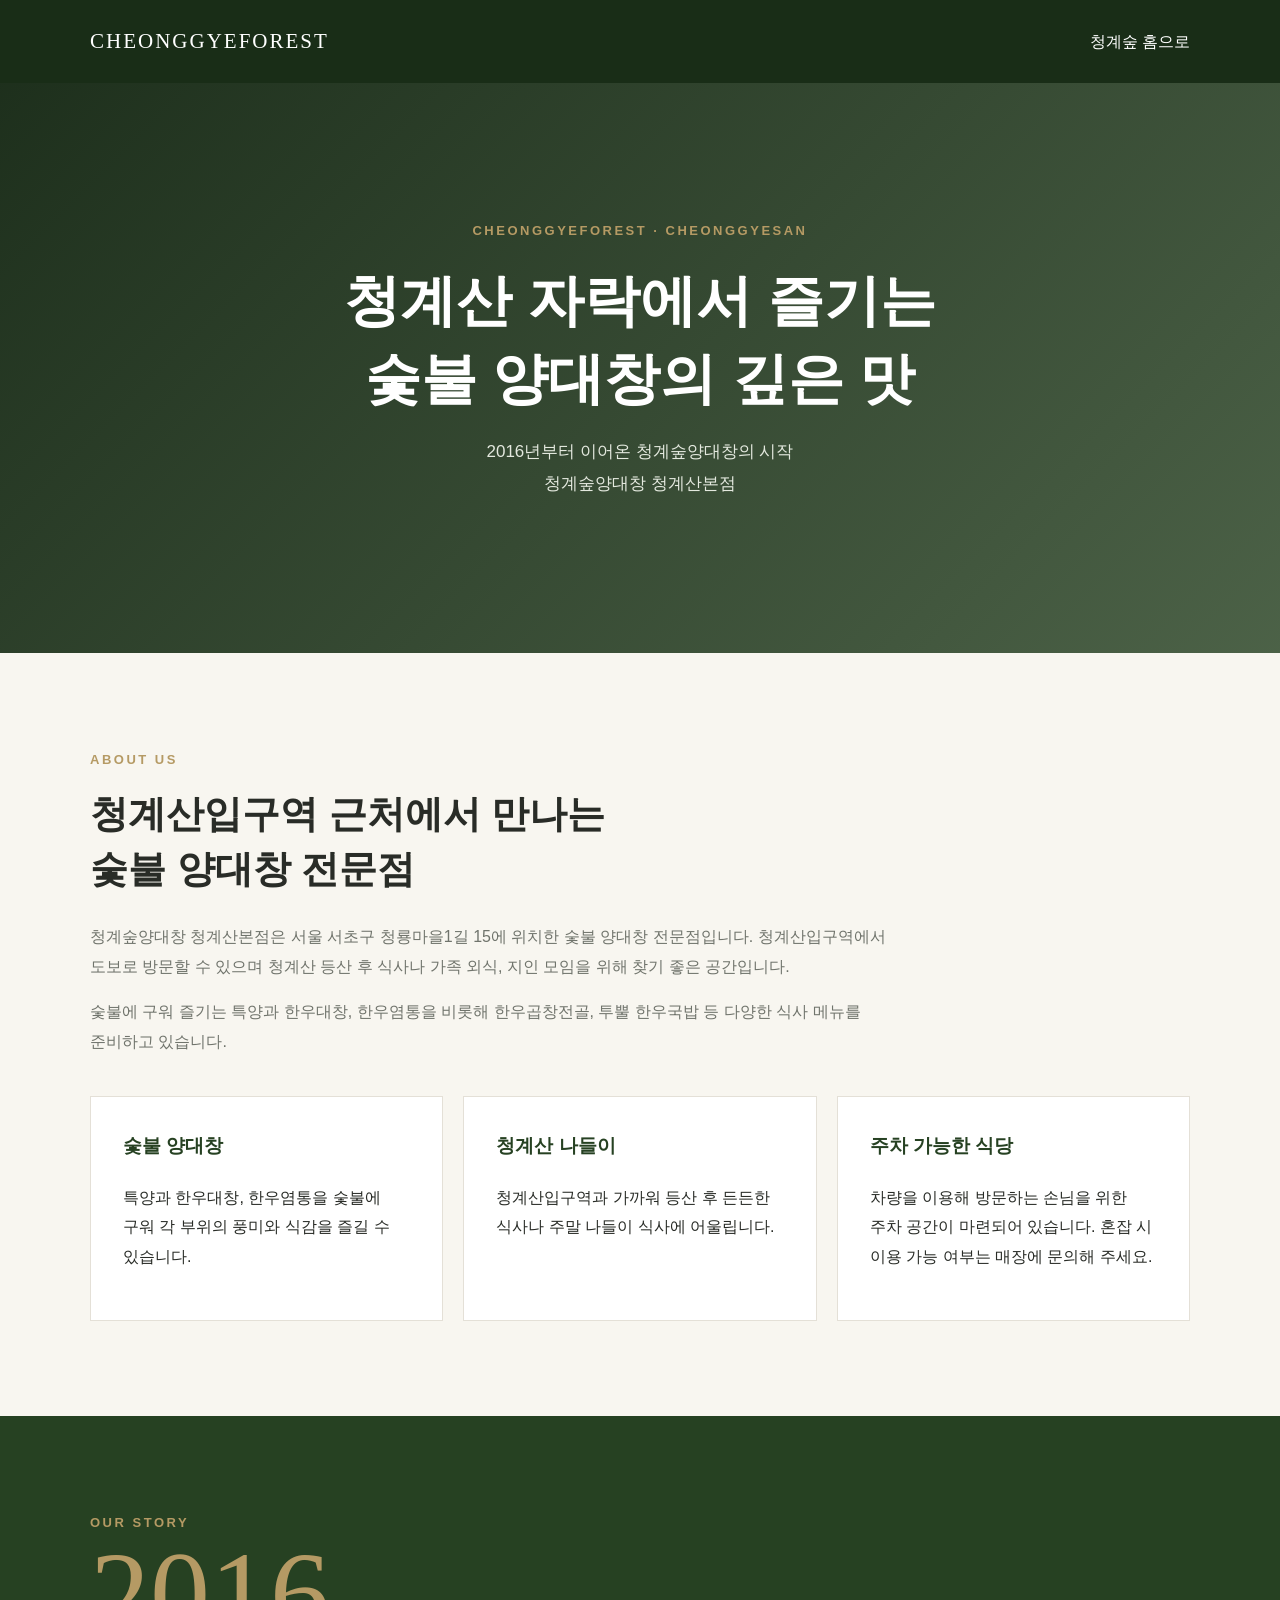
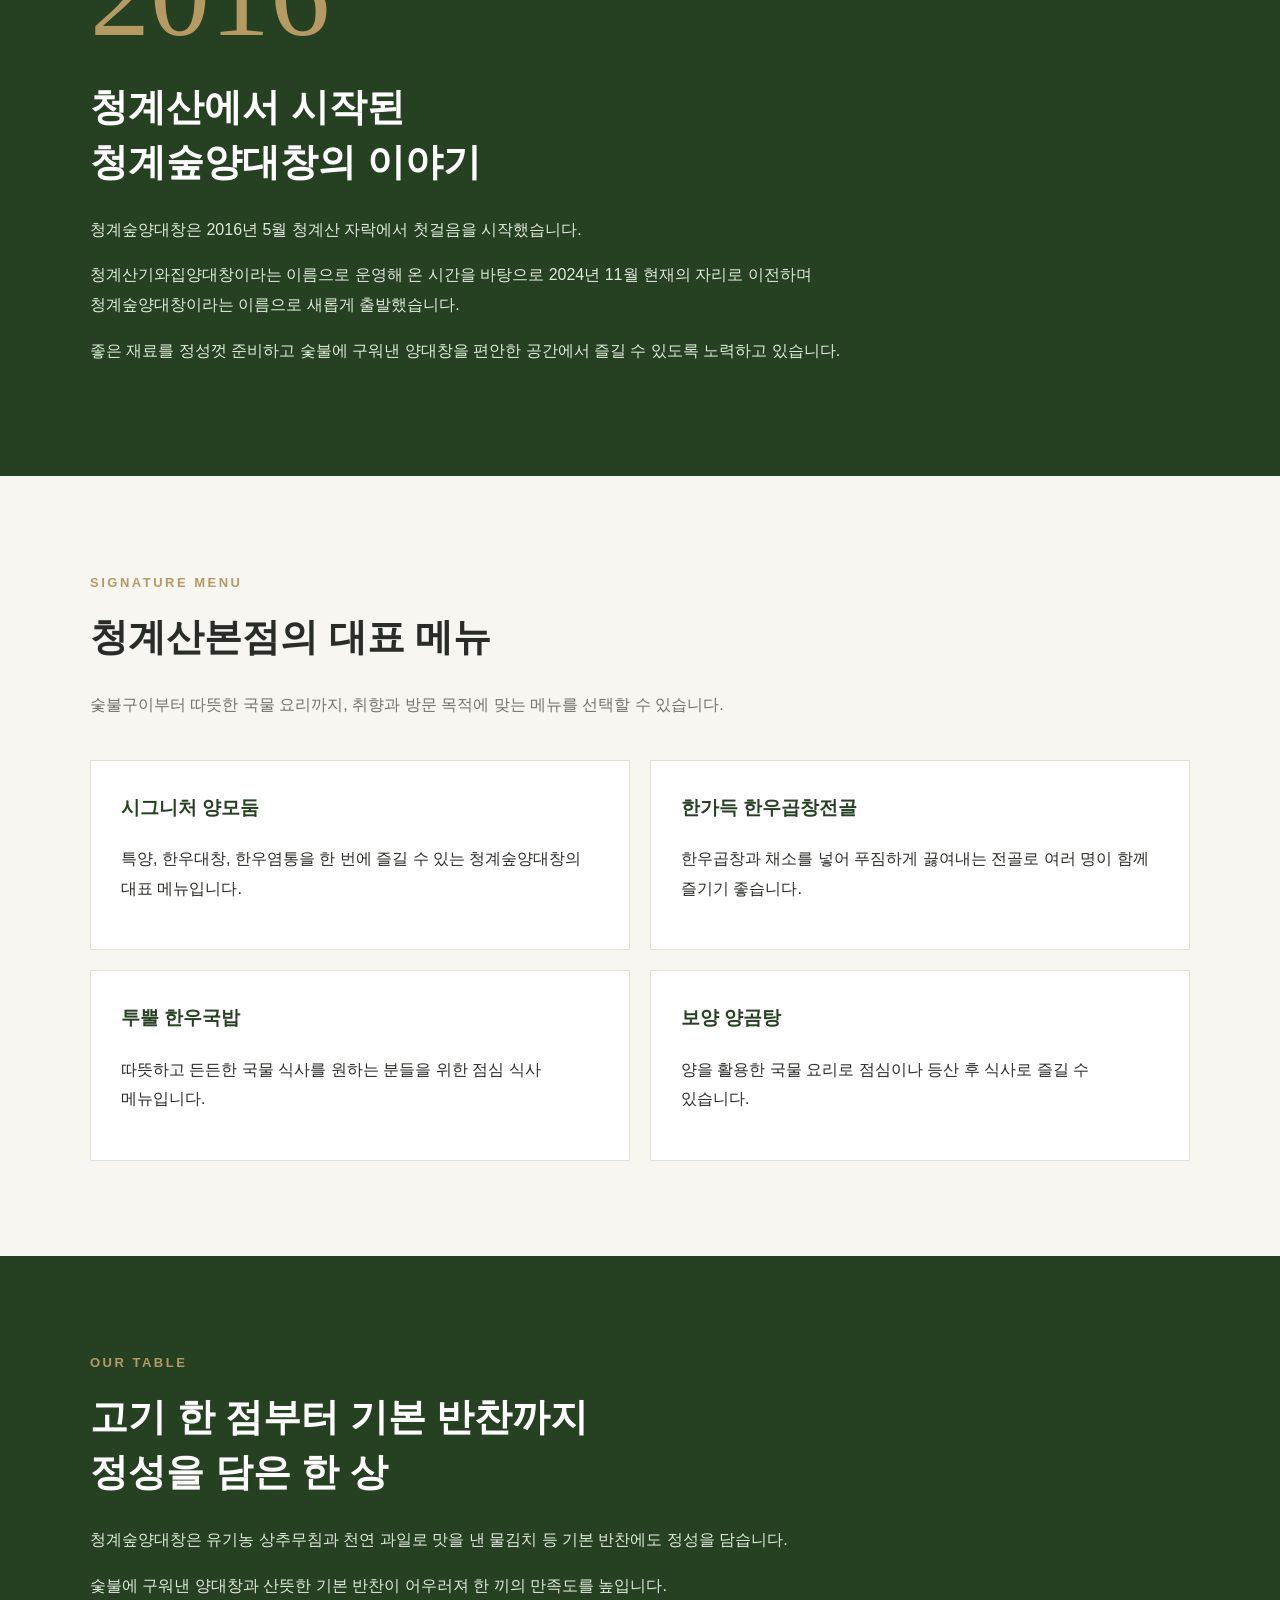
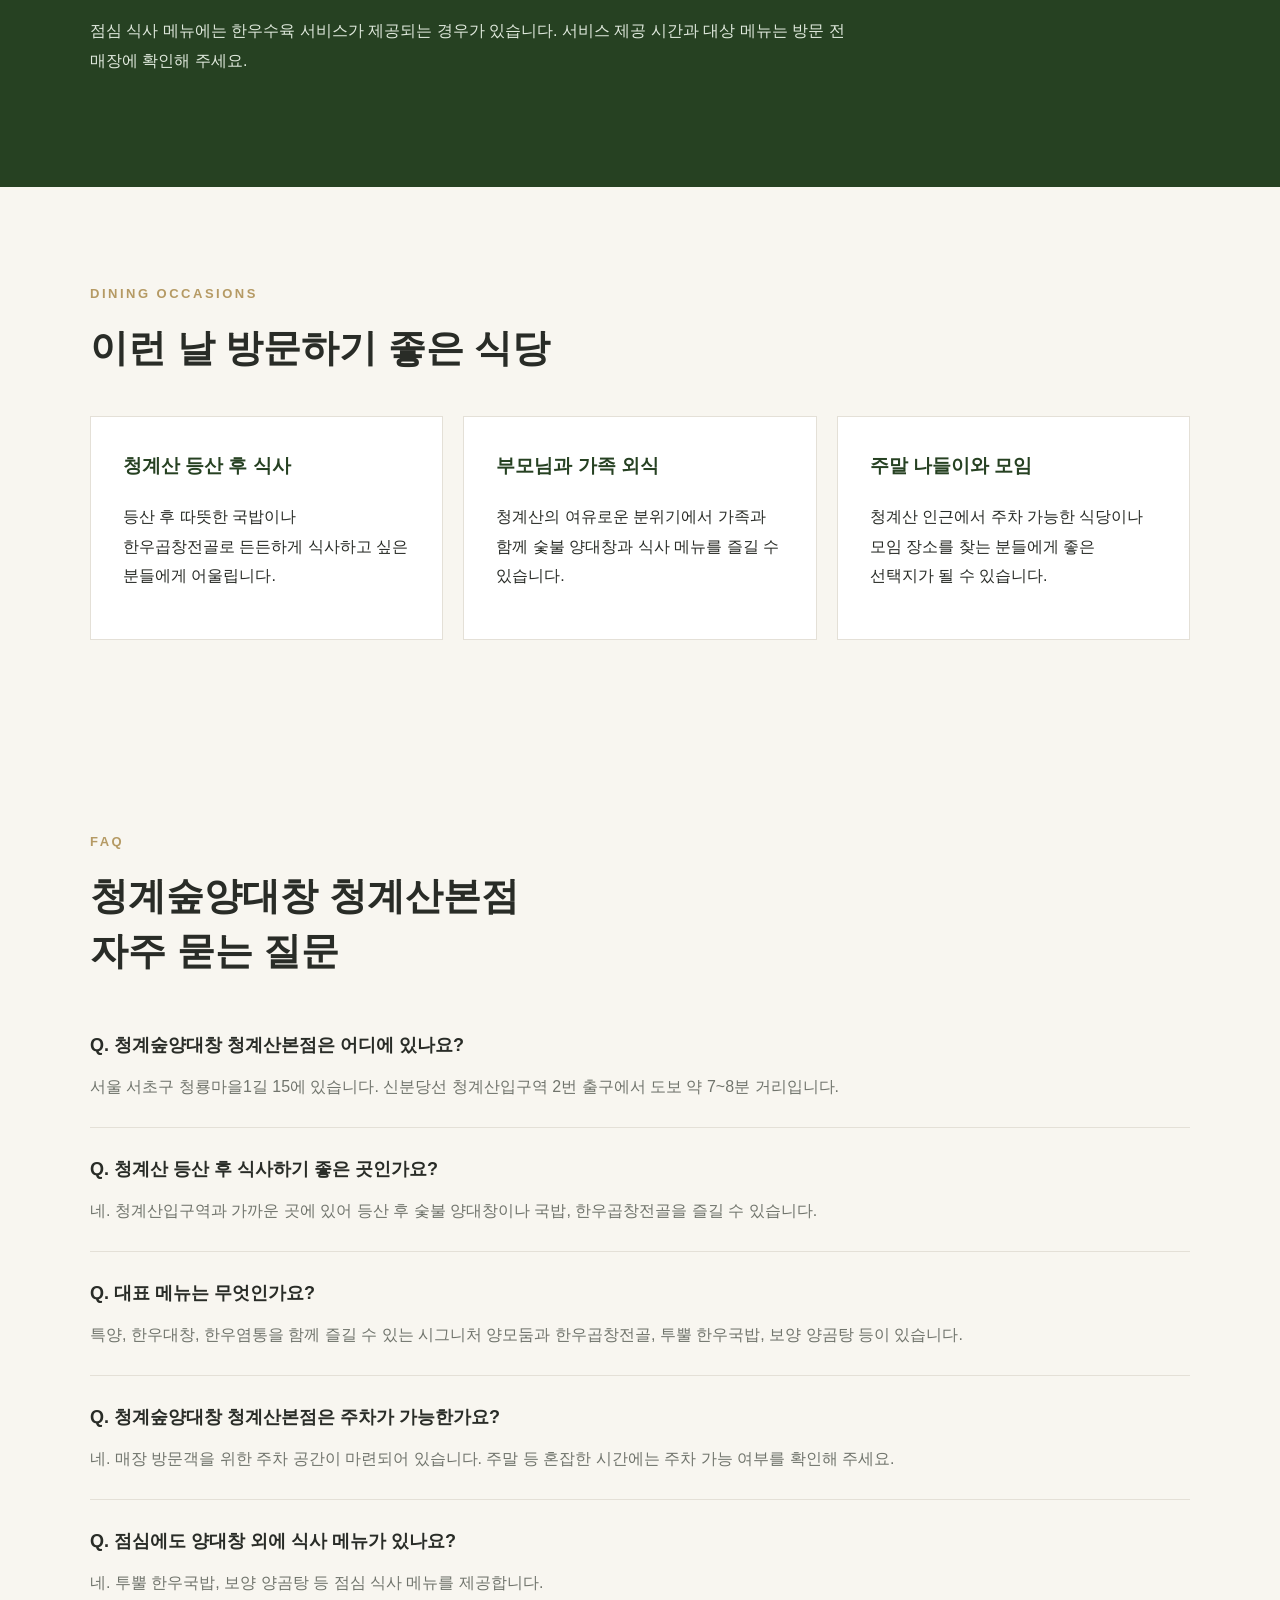
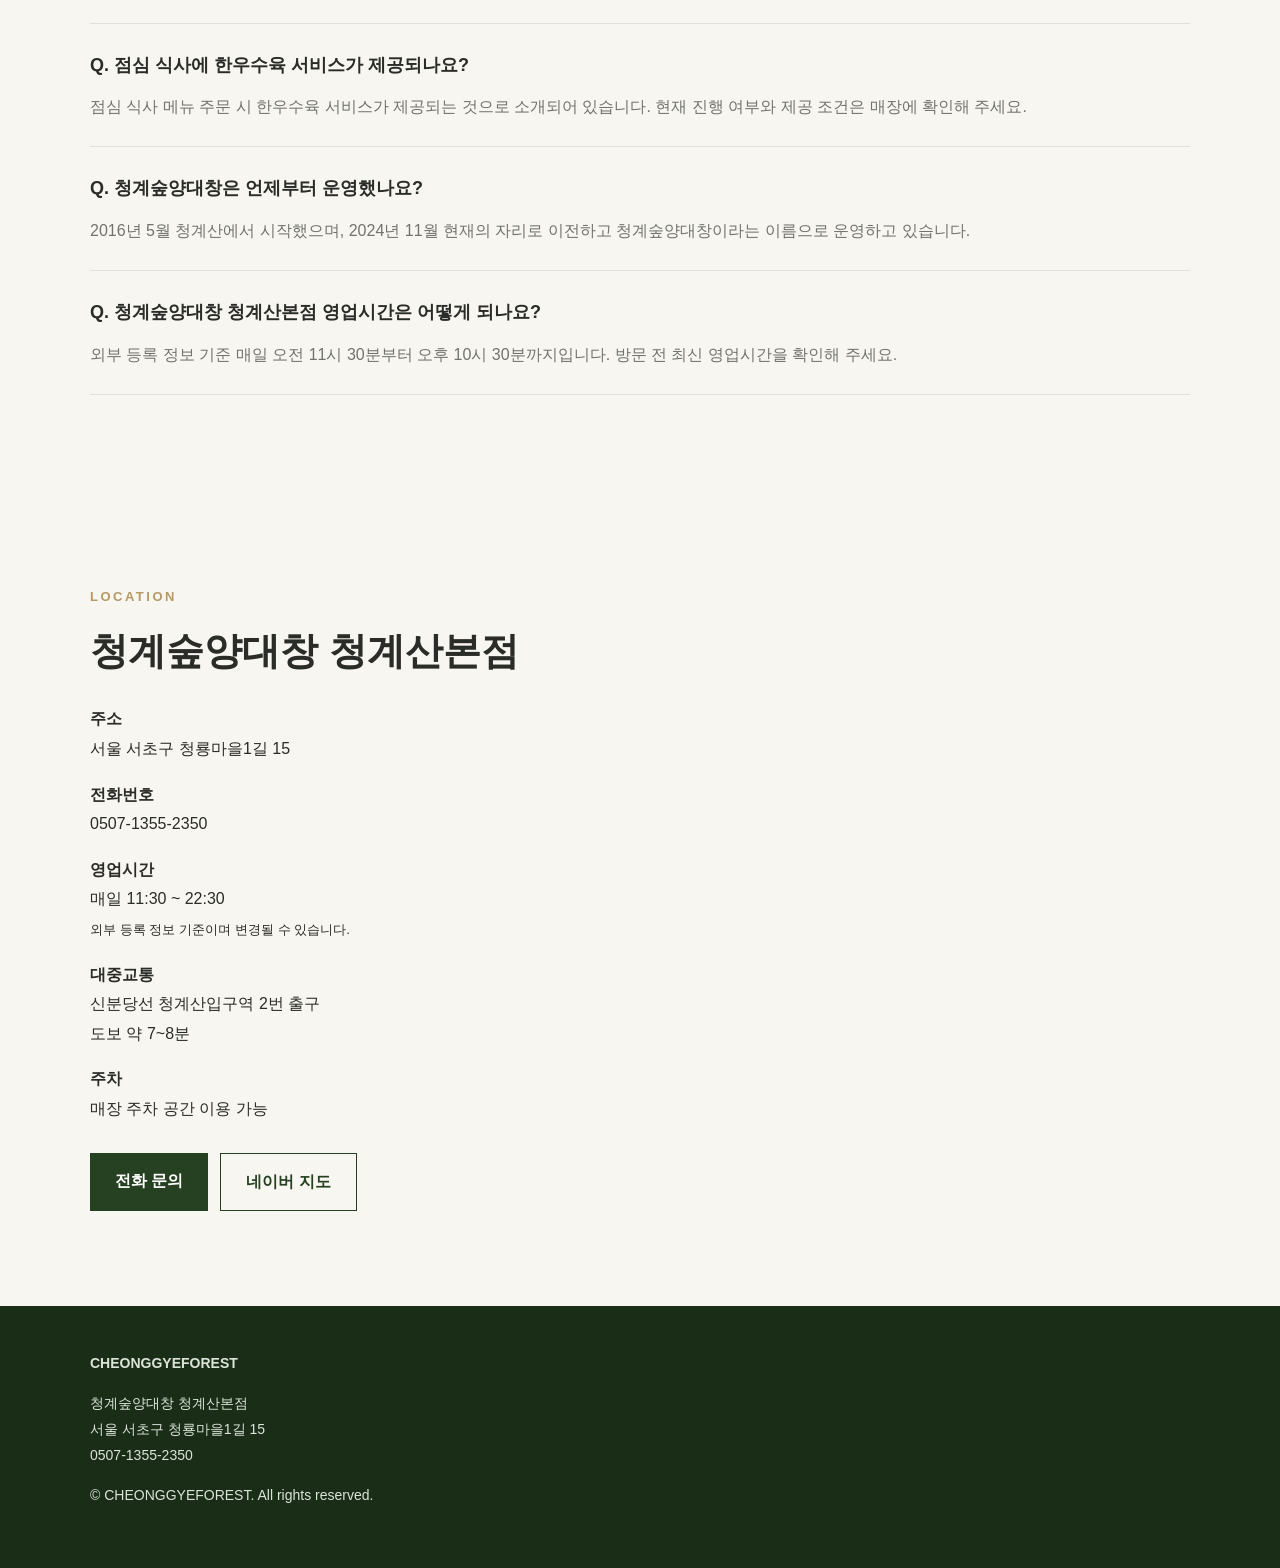
==== cheonggyesan/index.html @ 3061cf02 "bone" ====
<!DOCTYPE html>
<html lang="ko">

<head>
  <meta charset="UTF-8">
  <meta name="viewport" content="width=device-width, initial-scale=1.0">

  <!-- ==================================================
       01. 검색엔진 기본 정보 ★ 수정 가능
       ================================================== -->

  <title>
    청계산 맛집·양대창·등산 후 식사 |
    청계숲양대창 청계산본점
  </title>

  <meta
    name="description"
    content="청계산입구역 인근 숯불 양대창 전문점 청계숲양대창 청계산본점. 시그니처 양모둠, 한우곱창전골, 투뿔 한우국밥. 청계산 등산 후 식사, 가족 외식, 단체 모임에 좋은 주차 가능한 식당."
  >

  <meta
    name="robots"
    content="index, follow"
  >

  <link
    rel="canonical"
    href="https://cheonggyeforest.vercel.app/cheonggyesan/"
  >

  <!-- SNS 공유 정보 -->
  <meta
    property="og:type"
    content="website"
  >

  <meta
    property="og:title"
    content="청계숲양대창 청계산본점 | 청계산 숯불 양대창 맛집"
  >

  <meta
    property="og:description"
    content="청계산 자락에서 즐기는 숯불 양대창. 청계산입구역 인근, 주차 가능, 점심 국밥과 한우곱창전골."
  >

  <meta
    property="og:url"
    content="https://cheonggyeforest.vercel.app/cheonggyesan/"
  >

  <!-- ==================================================
       02. Restaurant 구조화 데이터 (GEO / SEO)

       영업시간, 주소, 전화번호 변경 시
       이 구역도 함께 수정하세요.
       ================================================== -->

  <script type="application/ld+json">
  {
    "@context": "https://schema.org",
    "@type": "Restaurant",
    "@id": "https://cheonggyeforest.vercel.app/cheonggyesan/#restaurant",
    "name": "청계숲양대창 청계산본점",
    "alternateName": "Cheonggyeforest Cheonggyesan",
    "url": "https://cheonggyeforest.vercel.app/cheonggyesan/",
    "description": "서울 서초구 청계산입구역 인근에 위치한 숯불 양대창 전문점. 시그니처 양모둠, 한우곱창전골, 투뿔 한우국밥 등을 제공하며 청계산 등산 후 식사와 가족 외식, 단체 모임에 적합한 식당입니다.",
    "telephone": "+82-507-1355-2350",
    "servesCuisine": [
      "한식",
      "숯불 양대창",
      "한우 내장구이"
    ],
    "address": {
      "@type": "PostalAddress",
      "streetAddress": "청룡마을1길 15",
      "addressLocality": "서초구",
      "addressRegion": "서울특별시",
      "addressCountry": "KR"
    },
    "hasMap": "https://map.naver.com/p/search/청계숲양대창%20청계산본점",
    "openingHoursSpecification": [
      {
        "@type": "OpeningHoursSpecification",
        "dayOfWeek": [
          "Monday",
          "Tuesday",
          "Wednesday",
          "Thursday",
          "Friday",
          "Saturday",
          "Sunday"
        ],
        "opens": "11:30",
        "closes": "22:30"
      }
    ],
    "amenityFeature": [
      {
        "@type": "LocationFeatureSpecification",
        "name": "주차 가능",
        "value": true
      },
      {
        "@type": "LocationFeatureSpecification",
        "name": "단체 이용 가능",
        "value": true
      }
    ]
  }
  </script>

  <!-- ==================================================
       03. 디자인 ★ 브랜드 컬러 #264122
       ================================================== -->

  <style>
    :root {
      --forest: #264122;
      --forest-dark: #192d17;
      --ivory: #f8f6f0;
      --gold: #b59a64;
      --text: #292c27;
      --muted: #70746c;
      --line: #e4e0d7;
    }

    * {
      box-sizing: border-box;
    }

    html {
      scroll-behavior: smooth;
    }

    body {
      margin: 0;
      background: var(--ivory);
      color: var(--text);
      font-family: "Pretendard", "Noto Sans KR", sans-serif;
      line-height: 1.85;
      word-break: keep-all;
    }

    a {
      color: inherit;
      text-decoration: none;
    }

    .container {
      width: min(1100px, 90%);
      margin: 0 auto;
    }

    /* 상단 메뉴 */
    header {
      background: var(--forest-dark);
      color: #fff;
      padding: 22px 0;
    }

    .header-inner {
      display: flex;
      align-items: center;
      justify-content: space-between;
      gap: 20px;
    }

    .logo {
      font-family: Georgia, serif;
      font-size: 21px;
      letter-spacing: 2px;
    }

    /* 메인 배너 */
    .hero {
      min-height: 570px;
      display: flex;
      align-items: center;
      justify-content: center;
      text-align: center;
      padding: 90px 20px;
      background:
        linear-gradient(
          135deg,
          rgba(18, 37, 17, 0.95),
          rgba(38, 65, 34, 0.82)
        );
      color: white;
    }

    .hero h1 {
      font-size: clamp(30px, 5vw, 56px);
      line-height: 1.4;
      margin: 18px 0;
    }

    .hero p {
      color: #e4e9df;
      font-size: 17px;
    }

    .eyebrow {
      font-size: 13px;
      font-weight: 600;
      letter-spacing: 2.5px;
      color: var(--gold);
    }

    /* 공통 섹션 */
    section {
      padding: 95px 0;
    }

    .section-title {
      font-size: clamp(27px, 3vw, 38px);
      line-height: 1.45;
      margin: 15px 0 25px;
    }

    .section-desc {
      max-width: 800px;
      color: var(--muted);
    }

    .dark-section {
      background: var(--forest);
      color: white;
    }

    .dark-section .section-desc {
      color: #e0e9dd;
    }

    /* 정보 카드 */
    .feature-grid {
      display: grid;
      grid-template-columns: repeat(3, 1fr);
      gap: 20px;
      margin-top: 40px;
    }

    .feature {
      padding: 32px;
      background: white;
      border: 1px solid var(--line);
    }

    .feature h3 {
      margin-top: 0;
      color: var(--forest);
    }

    /* 메뉴 카드 */
    .menu-grid {
      display: grid;
      grid-template-columns: repeat(2, 1fr);
      gap: 20px;
      margin-top: 40px;
    }

    .menu-item {
      background: white;
      border: 1px solid var(--line);
      padding: 30px;
    }

    .menu-item h3 {
      margin-top: 0;
      color: var(--forest);
    }

    /* 브랜드 이야기 */
    .story-year {
      font-family: Georgia, serif;
      font-size: clamp(60px, 10vw, 120px);
      line-height: 1;
      color: var(--gold);
      margin-bottom: 25px;
    }

    /* FAQ */
    .faq {
      padding: 25px 0;
      border-bottom: 1px solid var(--line);
    }

    .faq h3 {
      margin: 0 0 10px;
      font-size: 18px;
    }

    .faq p {
      margin: 0;
      color: var(--muted);
    }

    /* 버튼 */
    .buttons {
      display: flex;
      flex-wrap: wrap;
      gap: 12px;
      margin-top: 30px;
    }

    .button {
      display: inline-block;
      background: var(--forest);
      color: white;
      padding: 13px 25px;
      font-weight: 600;
    }

    .button.outline {
      background: transparent;
      color: var(--forest);
      border: 1px solid var(--forest);
    }

    /* 하단 */
    footer {
      background: var(--forest-dark);
      color: #dce4da;
      padding: 45px 0;
      font-size: 14px;
    }

    /* 모바일 */
    @media (max-width: 768px) {
      section {
        padding: 65px 0;
      }

      .feature-grid,
      .menu-grid {
        grid-template-columns: 1fr;
      }

      .header-inner {
        flex-direction: column;
      }

      .hero {
        min-height: 450px;
      }
    }
  </style>
</head>

<body>

  <!-- ==================================================
       04. 상단 메뉴
       ================================================== -->

  <header>
    <div class="container header-inner">

      <a class="logo" href="../index.html">
        CHEONGGYEFOREST
      </a>

      <nav>
        <a href="../index.html">
          청계숲 홈으로
        </a>
      </nav>

    </div>
  </header>


  <main>

    <!-- ================================================
         05. 메인 소개 ★ 문구 수정 가능
         ================================================ -->

    <div class="hero">
      <div class="container">

        <div class="eyebrow">
          CHEONGGYEFOREST · CHEONGGYESAN
        </div>

        <h1>
          청계산 자락에서 즐기는<br>
          숯불 양대창의 깊은 맛
        </h1>

        <p>
          2016년부터 이어온 청계숲양대창의 시작<br>
          청계숲양대창 청계산본점
        </p>

      </div>
    </div>


    <!-- ================================================
         06. 매장 소개
         ================================================ -->

    <section id="about">
      <div class="container">

        <div class="eyebrow">ABOUT US</div>

        <h2 class="section-title">
          청계산입구역 근처에서 만나는<br>
          숯불 양대창 전문점
        </h2>

        <p class="section-desc">
          청계숲양대창 청계산본점은
          서울 서초구 청룡마을1길 15에 위치한
          숯불 양대창 전문점입니다.
          청계산입구역에서 도보로 방문할 수 있으며
          청계산 등산 후 식사나 가족 외식,
          지인 모임을 위해 찾기 좋은 공간입니다.
        </p>

        <p class="section-desc">
          숯불에 구워 즐기는 특양과 한우대창,
          한우염통을 비롯해 한우곱창전골,
          투뿔 한우국밥 등
          다양한 식사 메뉴를 준비하고 있습니다.
        </p>

        <div class="feature-grid">

          <div class="feature">
            <h3>숯불 양대창</h3>
            <p>
              특양과 한우대창, 한우염통을
              숯불에 구워 각 부위의
              풍미와 식감을 즐길 수 있습니다.
            </p>
          </div>

          <div class="feature">
            <h3>청계산 나들이</h3>
            <p>
              청계산입구역과 가까워
              등산 후 든든한 식사나
              주말 나들이 식사에 어울립니다.
            </p>
          </div>

          <div class="feature">
            <h3>주차 가능한 식당</h3>
            <p>
              차량을 이용해 방문하는 손님을 위한
              주차 공간이 마련되어 있습니다.
              혼잡 시 이용 가능 여부는
              매장에 문의해 주세요.
            </p>
          </div>

        </div>

      </div>
    </section>


    <!-- ================================================
         07. 브랜드 이야기
         ================================================ -->

    <section class="dark-section" id="story">
      <div class="container">

        <div class="eyebrow">OUR STORY</div>

        <div class="story-year">2016</div>

        <h2 class="section-title">
          청계산에서 시작된<br>
          청계숲양대창의 이야기
        </h2>

        <p class="section-desc">
          청계숲양대창은
          2016년 5월 청계산 자락에서
          첫걸음을 시작했습니다.
        </p>

        <p class="section-desc">
          청계산기와집양대창이라는 이름으로
          운영해 온 시간을 바탕으로
          2024년 11월 현재의 자리로 이전하며
          청계숲양대창이라는 이름으로
          새롭게 출발했습니다.
        </p>

        <p class="section-desc">
          좋은 재료를 정성껏 준비하고
          숯불에 구워낸 양대창을
          편안한 공간에서 즐길 수 있도록
          노력하고 있습니다.
        </p>

      </div>
    </section>


    <!-- ================================================
         08. 대표 메뉴
         ================================================ -->

    <section id="menu">
      <div class="container">

        <div class="eyebrow">SIGNATURE MENU</div>

        <h2 class="section-title">
          청계산본점의 대표 메뉴
        </h2>

        <p class="section-desc">
          숯불구이부터 따뜻한 국물 요리까지,
          취향과 방문 목적에 맞는
          메뉴를 선택할 수 있습니다.
        </p>

        <div class="menu-grid">

          <div class="menu-item">
            <h3>시그니처 양모둠</h3>
            <p>
              특양, 한우대창, 한우염통을
              한 번에 즐길 수 있는
              청계숲양대창의 대표 메뉴입니다.
            </p>
          </div>

          <div class="menu-item">
            <h3>한가득 한우곱창전골</h3>
            <p>
              한우곱창과 채소를 넣어
              푸짐하게 끓여내는 전골로
              여러 명이 함께 즐기기 좋습니다.
            </p>
          </div>

          <div class="menu-item">
            <h3>투뿔 한우국밥</h3>
            <p>
              따뜻하고 든든한 국물 식사를
              원하는 분들을 위한
              점심 식사 메뉴입니다.
            </p>
          </div>

          <div class="menu-item">
            <h3>보양 양곰탕</h3>
            <p>
              양을 활용한 국물 요리로
              점심이나 등산 후 식사로
              즐길 수 있습니다.
            </p>
          </div>

        </div>

      </div>
    </section>


    <!-- ================================================
         09. 기본 반찬과 식사 서비스
         ================================================ -->

    <section class="dark-section" id="food">
      <div class="container">

        <div class="eyebrow">OUR TABLE</div>

        <h2 class="section-title">
          고기 한 점부터 기본 반찬까지<br>
          정성을 담은 한 상
        </h2>

        <p class="section-desc">
          청계숲양대창은
          유기농 상추무침과
          천연 과일로 맛을 낸 물김치 등
          기본 반찬에도 정성을 담습니다.
        </p>

        <p class="section-desc">
          숯불에 구워낸 양대창과
          산뜻한 기본 반찬이 어우러져
          한 끼의 만족도를 높입니다.
        </p>

        <p class="section-desc">
          점심 식사 메뉴에는
          한우수육 서비스가 제공되는 경우가 있습니다.
          서비스 제공 시간과 대상 메뉴는
          방문 전 매장에 확인해 주세요.
        </p>

      </div>
    </section>


    <!-- ================================================
         10. 방문 목적별 안내 (AEO / GEO)
         ================================================ -->

    <section id="occasion">
      <div class="container">

        <div class="eyebrow">DINING OCCASIONS</div>

        <h2 class="section-title">
          이런 날 방문하기 좋은 식당
        </h2>

        <div class="feature-grid">

          <div class="feature">
            <h3>청계산 등산 후 식사</h3>
            <p>
              등산 후 따뜻한 국밥이나
              한우곱창전골로 든든하게
              식사하고 싶은 분들에게
              어울립니다.
            </p>
          </div>

          <div class="feature">
            <h3>부모님과 가족 외식</h3>
            <p>
              청계산의 여유로운 분위기에서
              가족과 함께 숯불 양대창과
              식사 메뉴를 즐길 수 있습니다.
            </p>
          </div>

          <div class="feature">
            <h3>주말 나들이와 모임</h3>
            <p>
              청계산 인근에서
              주차 가능한 식당이나
              모임 장소를 찾는 분들에게
              좋은 선택지가 될 수 있습니다.
            </p>
          </div>

        </div>

      </div>
    </section>


    <!-- ================================================
         11. 자주 묻는 질문 (AEO 핵심)
         ================================================ -->

    <section id="faq">
      <div class="container">

        <div class="eyebrow">FAQ</div>

        <h2 class="section-title">
          청계숲양대창 청계산본점<br>
          자주 묻는 질문
        </h2>

        <div class="faq">
          <h3>
            Q. 청계숲양대창 청계산본점은 어디에 있나요?
          </h3>
          <p>
            서울 서초구 청룡마을1길 15에 있습니다.
            신분당선 청계산입구역 2번 출구에서
            도보 약 7~8분 거리입니다.
          </p>
        </div>

        <div class="faq">
          <h3>
            Q. 청계산 등산 후 식사하기 좋은 곳인가요?
          </h3>
          <p>
            네. 청계산입구역과 가까운 곳에 있어
            등산 후 숯불 양대창이나
            국밥, 한우곱창전골을
            즐길 수 있습니다.
          </p>
        </div>

        <div class="faq">
          <h3>
            Q. 대표 메뉴는 무엇인가요?
          </h3>
          <p>
            특양, 한우대창, 한우염통을 함께
            즐길 수 있는 시그니처 양모둠과
            한우곱창전골, 투뿔 한우국밥,
            보양 양곰탕 등이 있습니다.
          </p>
        </div>

        <div class="faq">
          <h3>
            Q. 청계숲양대창 청계산본점은 주차가 가능한가요?
          </h3>
          <p>
            네. 매장 방문객을 위한
            주차 공간이 마련되어 있습니다.
            주말 등 혼잡한 시간에는
            주차 가능 여부를 확인해 주세요.
          </p>
        </div>

        <div class="faq">
          <h3>
            Q. 점심에도 양대창 외에 식사 메뉴가 있나요?
          </h3>
          <p>
            네. 투뿔 한우국밥,
            보양 양곰탕 등
            점심 식사 메뉴를 제공합니다.
          </p>
        </div>

        <div class="faq">
          <h3>
            Q. 점심 식사에 한우수육 서비스가 제공되나요?
          </h3>
          <p>
            점심 식사 메뉴 주문 시
            한우수육 서비스가 제공되는
            것으로 소개되어 있습니다.
            현재 진행 여부와 제공 조건은
            매장에 확인해 주세요.
          </p>
        </div>

        <div class="faq">
          <h3>
            Q. 청계숲양대창은 언제부터 운영했나요?
          </h3>
          <p>
            2016년 5월 청계산에서 시작했으며,
            2024년 11월 현재의 자리로 이전하고
            청계숲양대창이라는 이름으로
            운영하고 있습니다.
          </p>
        </div>

        <div class="faq">
          <h3>
            Q. 청계숲양대창 청계산본점 영업시간은 어떻게 되나요?
          </h3>
          <p>
            외부 등록 정보 기준
            매일 오전 11시 30분부터
            오후 10시 30분까지입니다.
            방문 전 최신 영업시간을 확인해 주세요.
          </p>
        </div>

      </div>
    </section>


    <!-- ================================================
         12. 위치 및 방문 안내
         ================================================ -->

    <section id="location">
      <div class="container">

        <div class="eyebrow">LOCATION</div>

        <h2 class="section-title">
          청계숲양대창 청계산본점
        </h2>

        <p>
          <strong>주소</strong><br>
          서울 서초구 청룡마을1길 15
        </p>

        <p>
          <strong>전화번호</strong><br>
          0507-1355-2350
        </p>

        <p>
          <strong>영업시간</strong><br>
          매일 11:30 ~ 22:30<br>
          <small>
            외부 등록 정보 기준이며
            변경될 수 있습니다.
          </small>
        </p>

        <p>
          <strong>대중교통</strong><br>
          신분당선 청계산입구역 2번 출구<br>
          도보 약 7~8분
        </p>

        <p>
          <strong>주차</strong><br>
          매장 주차 공간 이용 가능
        </p>

        <div class="buttons">

          <a
            class="button"
            href="tel:050713552350"
          >
            전화 문의
          </a>

          <a
            class="button outline"
            href="https://map.naver.com/p/search/청계숲양대창%20청계산본점"
            target="_blank"
            rel="noopener noreferrer"
          >
            네이버 지도
          </a>

        </div>

      </div>
    </section>

  </main>


  <!-- ==================================================
       13. 하단
       ================================================== -->

  <footer>
    <div class="container">

      <strong>CHEONGGYEFOREST</strong>

      <p>
        청계숲양대창 청계산본점<br>
        서울 서초구 청룡마을1길 15<br>
        0507-1355-2350
      </p>

      <p>
        © CHEONGGYEFOREST.
        All rights reserved.
      </p>

    </div>
  </footer>

</body>
</html>
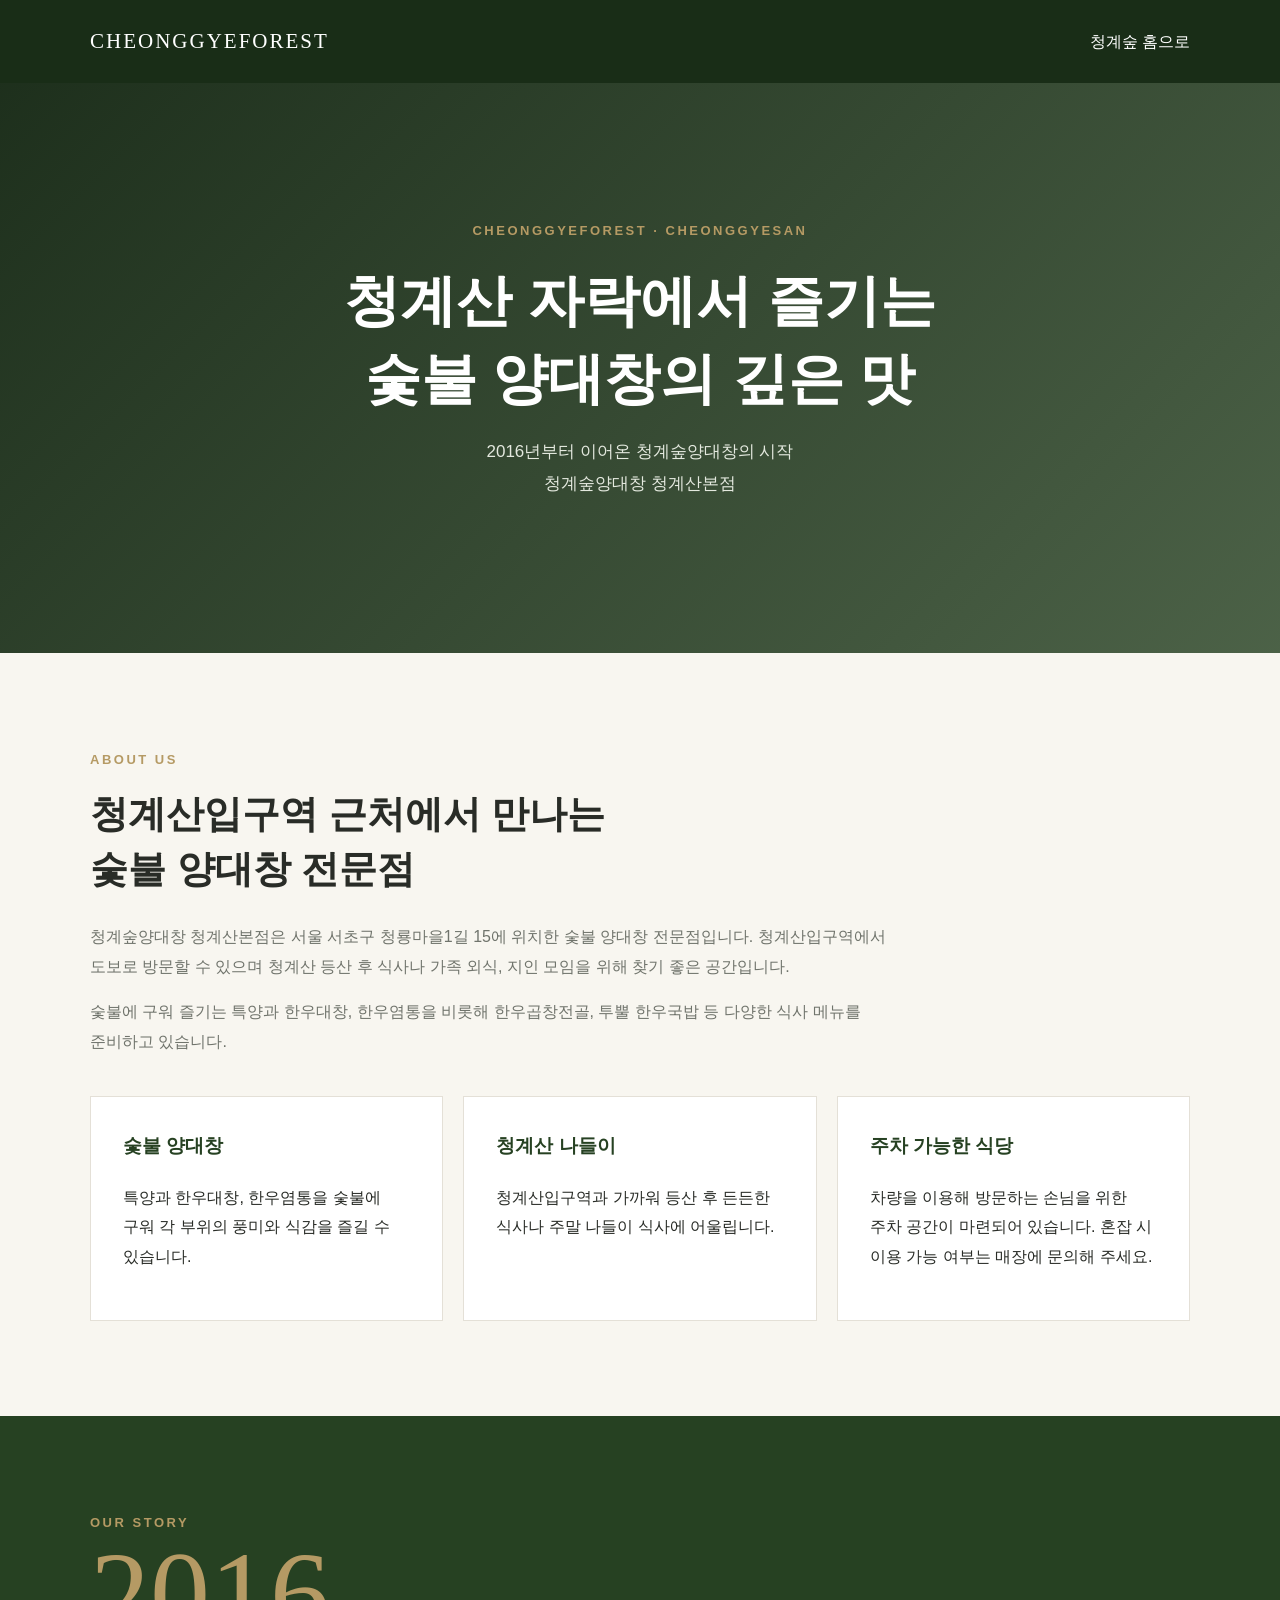
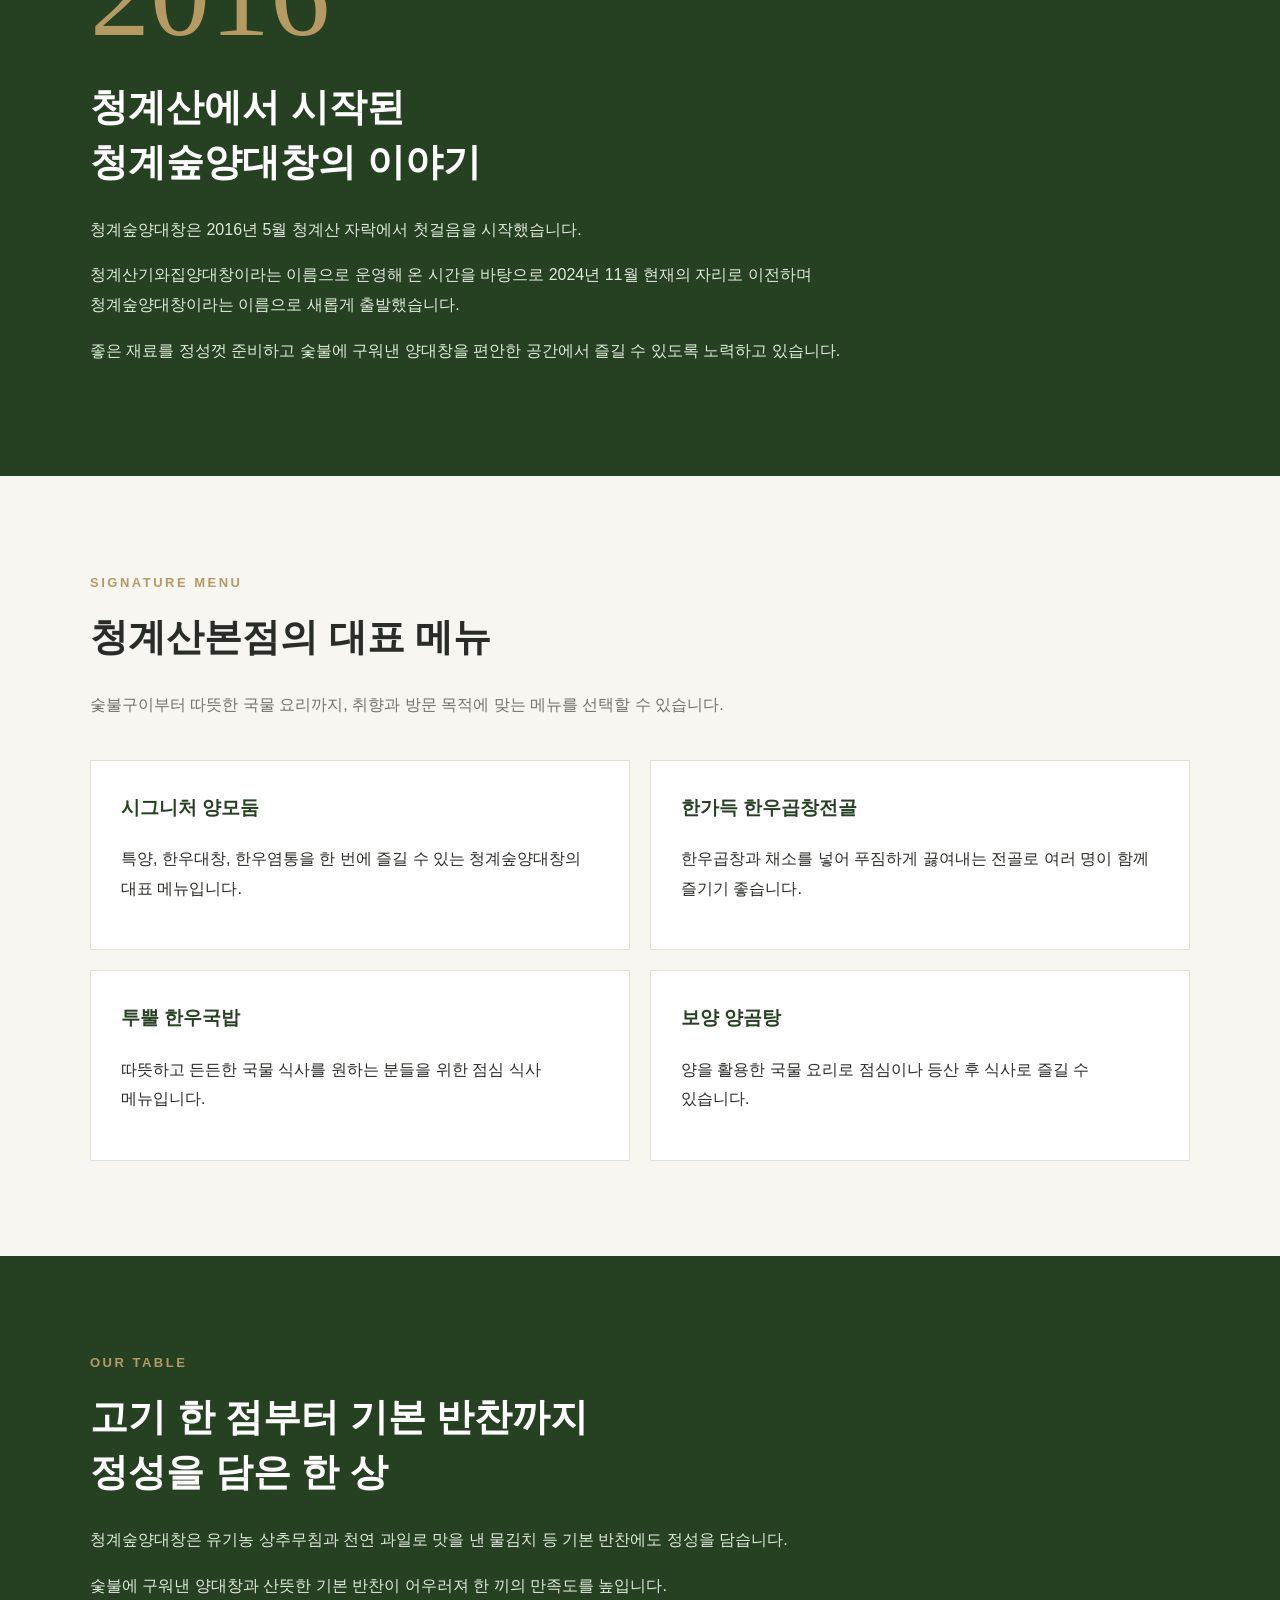
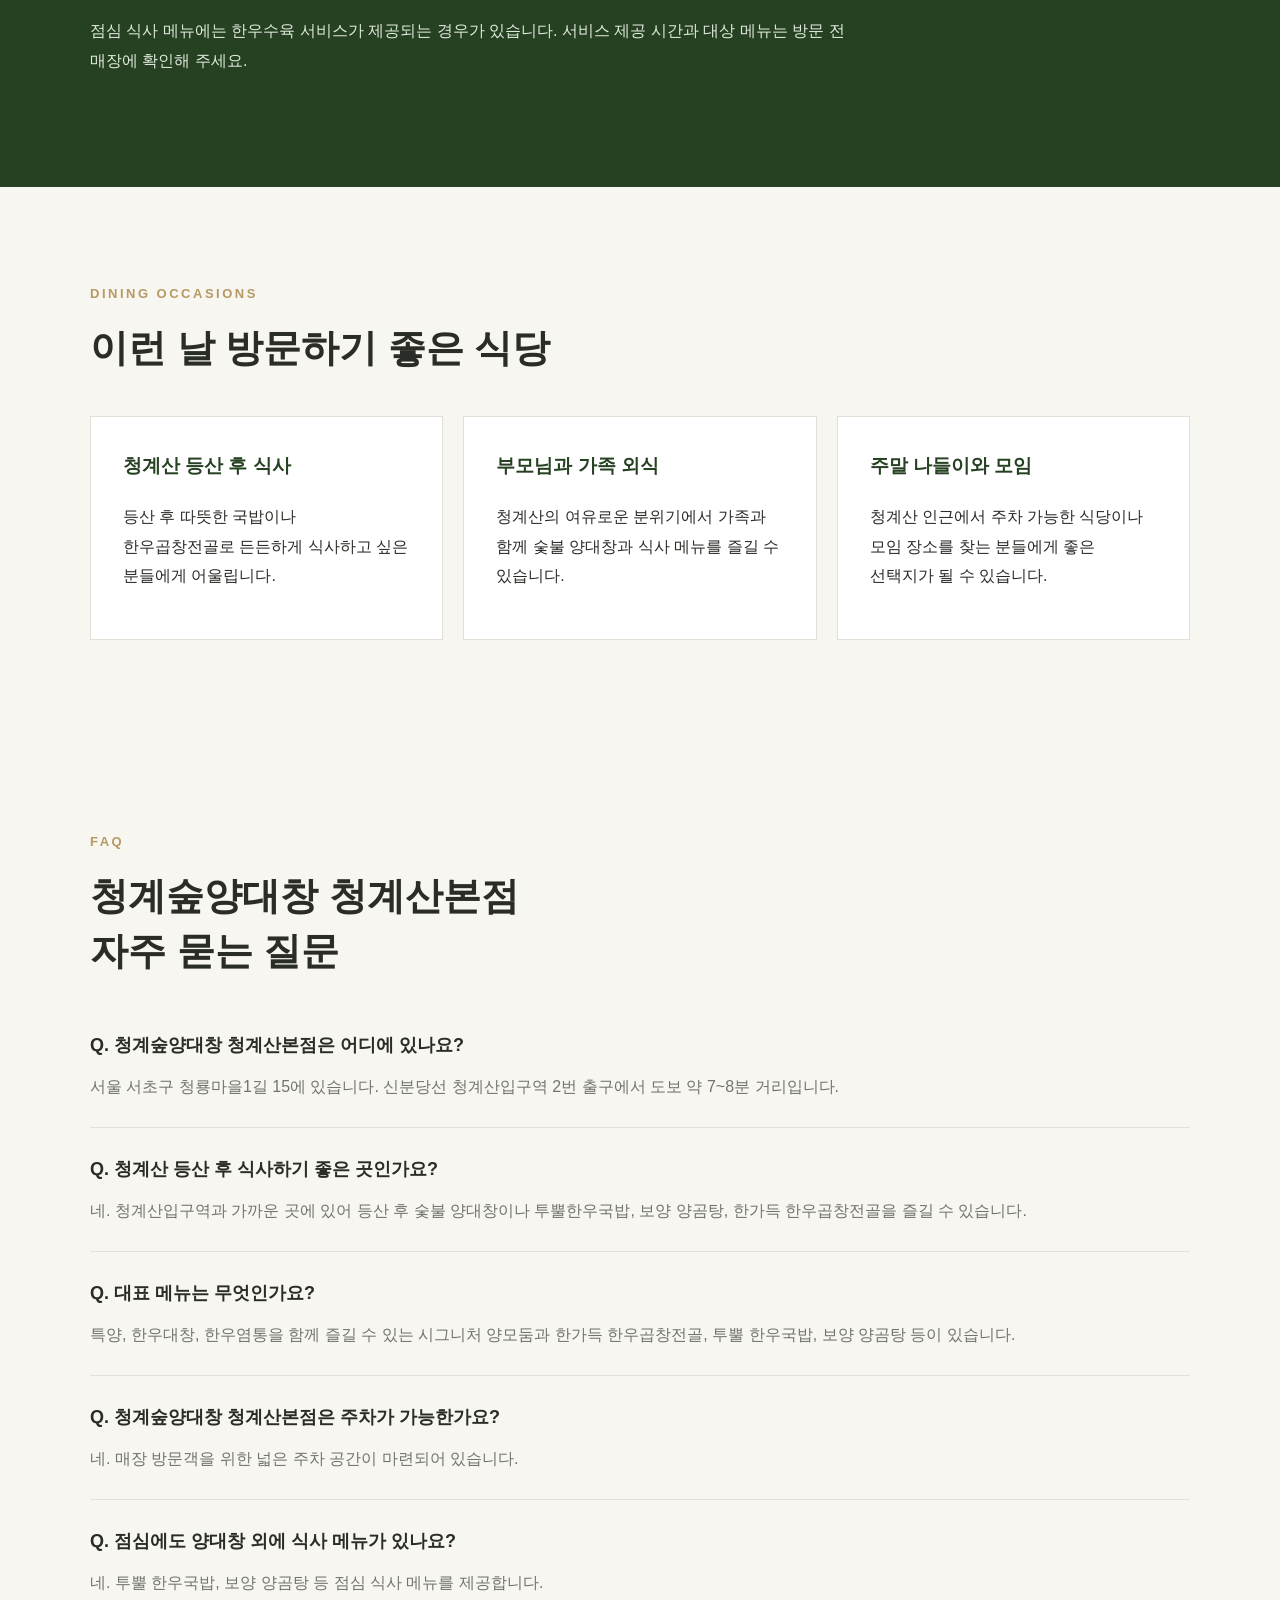
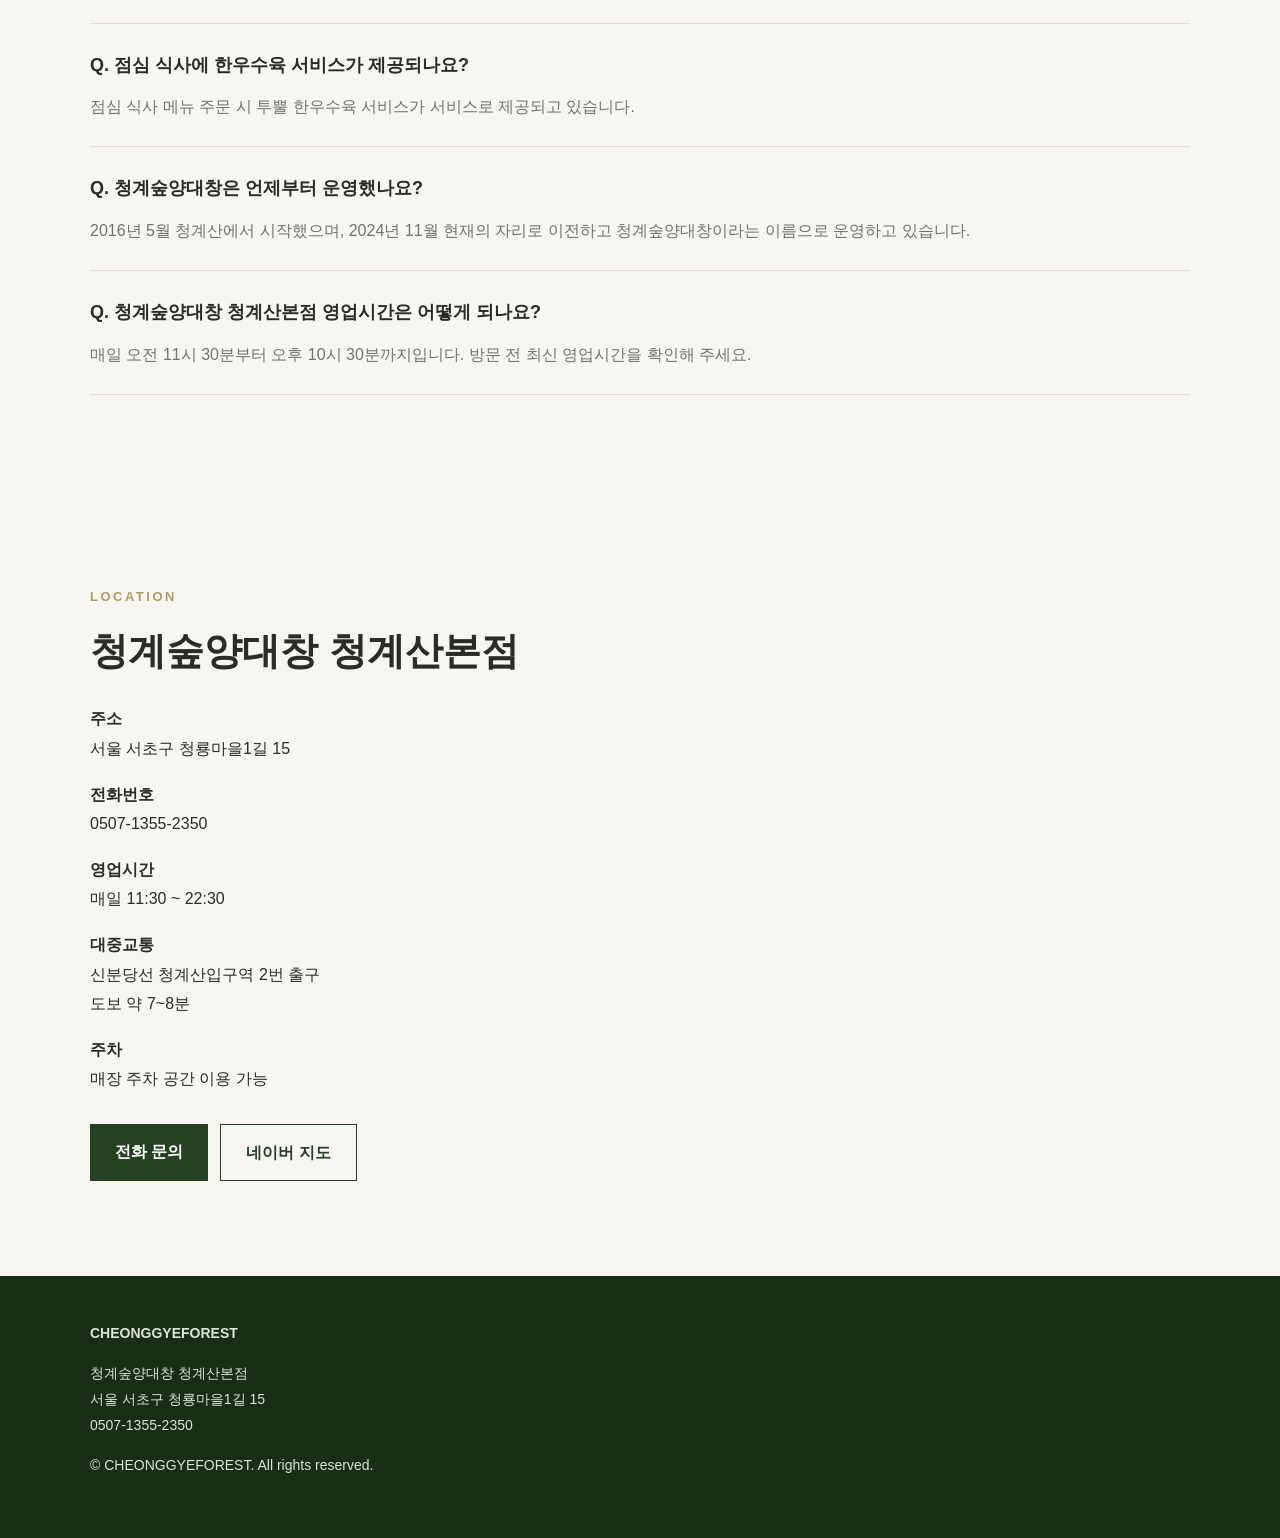
==== commit bf4098e8: "q&a, main" ====
--- a/cheonggyesan/index.html
+++ b/cheonggyesan/index.html
@@ -689,7 +689,7 @@
           <p>
             네. 청계산입구역과 가까운 곳에 있어
             등산 후 숯불 양대창이나
-            국밥, 한우곱창전골을
+            투뿔한우국밥, 보양 양곰탕, 한가득 한우곱창전골을
             즐길 수 있습니다.
           </p>
         </div>
@@ -701,7 +701,7 @@
           <p>
             특양, 한우대창, 한우염통을 함께
             즐길 수 있는 시그니처 양모둠과
-            한우곱창전골, 투뿔 한우국밥,
+            한가득 한우곱창전골, 투뿔 한우국밥,
             보양 양곰탕 등이 있습니다.
           </p>
         </div>
@@ -712,9 +712,7 @@
           </h3>
           <p>
             네. 매장 방문객을 위한
-            주차 공간이 마련되어 있습니다.
-            주말 등 혼잡한 시간에는
-            주차 가능 여부를 확인해 주세요.
+            넓은 주차 공간이 마련되어 있습니다.
           </p>
         </div>
 
@@ -735,10 +733,7 @@
           </h3>
           <p>
             점심 식사 메뉴 주문 시
-            한우수육 서비스가 제공되는
-            것으로 소개되어 있습니다.
-            현재 진행 여부와 제공 조건은
-            매장에 확인해 주세요.
+            투뿔 한우수육 서비스가 서비스로 제공되고 있습니다.
           </p>
         </div>
 
@@ -759,7 +754,6 @@
             Q. 청계숲양대창 청계산본점 영업시간은 어떻게 되나요?
           </h3>
           <p>
-            외부 등록 정보 기준
             매일 오전 11시 30분부터
             오후 10시 30분까지입니다.
             방문 전 최신 영업시간을 확인해 주세요.
@@ -796,10 +790,6 @@
         <p>
           <strong>영업시간</strong><br>
           매일 11:30 ~ 22:30<br>
-          <small>
-            외부 등록 정보 기준이며
-            변경될 수 있습니다.
-          </small>
         </p>
 
         <p>
